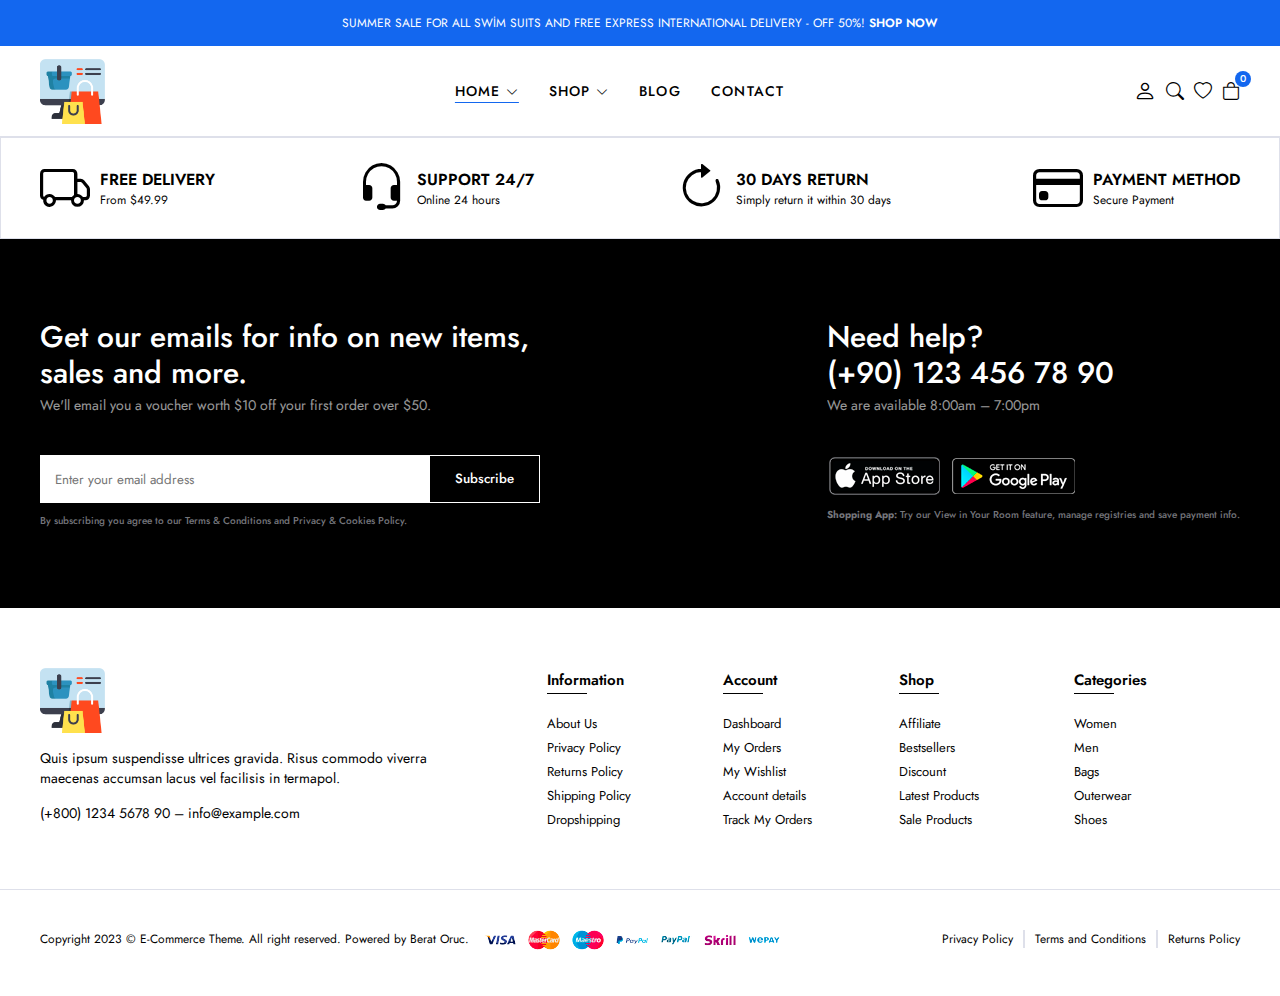
==== single-product.html @ 1f640909 "html5-css3-javascript" ====
<!DOCTYPE html>
<html lang="en">

<head>
    <meta charset="UTF-8">
    <meta http-equiv="X-UA-Compatible" content="IE=edge">
    <meta name="viewport" content="width=device-width, initial-scale=1.0">
    <title>E-Commerce</title>

    <!-- Boostrap Icons Cdn -->
    <link rel="stylesheet" href="https://cdn.jsdelivr.net/npm/bootstrap-icons@1.10.5/font/bootstrap-icons.css">
    <link rel="stylesheet" href="css/main.css">
</head>

<body>

    <!--! header start -->
    <header>
        <div class="global-notification">
            <p>
                SUMMER SALE FOR ALL SWİM SUITS AND FREE EXPRESS INTERNATIONAL DELIVERY - OFF 50%!

                <a href="#">SHOP NOW</a>
            </p>
        </div>
        <div class="header-row">
            <div class="container">
                <div class="header-wrapper">
                    <div class="header-mobile">
                        <i class="bi bi-list"></i>
                    </div>
                    <div class="header-left">
                        <a href="#" class="logo"><img src="img/logo.png" alt=""></a>
                    </div>

                    <div class="header-center">
                        <nav class="navigation">
                            <ul class="menu-list">
                                <li class="menu-list-item ">
                                    <a href="index.html" class="menu-link active">Home <i
                                            class="bi bi-chevron-down"></i></a>
                                    <div class="menu-dropdown-wrapper">
                                        <ul class="menu-dropdown-content">
                                            <li>
                                                <a href="#">Home Clean</a>
                                            </li>
                                            <li>
                                                <a href="#">Home Collection</a>
                                            </li>
                                            <li>
                                                <a href="#">Home Minimal</a>
                                            </li>
                                            <li>
                                                <a href="#">Home Modern</a>
                                            </li>
                                            <li>
                                                <a href="#">Home Parallax</a>
                                            </li>
                                            <li>
                                                <a href="#">Home Strong</a>
                                            </li>
                                            <li>
                                                <a href="#">Home Style</a>
                                            </li>
                                            <li>
                                                <a href="#">Home Unique</a>
                                            </li>
                                            <li>
                                                <a href="#">Home Rt</a>
                                            </li>
                                        </ul>
                                    </div>
                                </li>
                                <li class="menu-list-item megamenu-wrapper">
                                    <a href="shop.html" class="menu-link">Shop <i class="bi bi-chevron-down"></i></a>
                                    <div class="menu-dropdown-wrapper">
                                        <div class="menu-dropdown-megamenu">
                                            <div class="megamenu-links">
                                                <div class="megamenu-products">
                                                    <h3 class="megamenu-products-title">
                                                        Shop Style
                                                    </h3>
                                                    <ul class="megamenu-menu-list">
                                                        <li>
                                                            <a href="#">Shop Standard</a>
                                                        </li>
                                                        <li>
                                                            <a href="#">Shop Full</a>
                                                        </li>
                                                        <li>
                                                            <a href="#">Shop Onlt Categories</a>
                                                        </li>
                                                        <li>
                                                            <a href="#">Shop Image Categories</a>
                                                        </li>
                                                        <li>
                                                            <a href="#">Shop Sub Categories</a>
                                                        </li>
                                                        <li>
                                                            <a href="#">Shop List</a>
                                                        </li>
                                                        <li>
                                                            <a href="#">Hover Style 1 </a>
                                                        </li>
                                                        <li>
                                                            <a href="#">Hover Style 2</a>
                                                        </li>
                                                        <li>
                                                            <a href="#">Hover Style 3</a>
                                                        </li>
                                                    </ul>
                                                </div>
                                                <div class="megamenu-products">
                                                    <h3 class="megamenu-products-title">
                                                        Filter Layout
                                                    </h3>
                                                    <ul class="megamenu-menu-list">
                                                        <li>
                                                            <a href="#">Sidebar</a>
                                                        </li>
                                                        <li>
                                                            <a href="#">Fiber Side Out</a>
                                                        </li>
                                                        <li>
                                                            <a href="#">Fiber Dropdown</a>
                                                        </li>
                                                        <li>
                                                            <a href="#">Fiber Drawer</a>
                                                        </li>
                                                    </ul>
                                                </div>
                                                <div class="megamenu-products">
                                                    <h3 class="megamenu-products-title">
                                                        Shop Loader

                                                    </h3>
                                                    <ul class="megamenu-menu-list">
                                                        <li>
                                                            <a href="#">Shop Pagination</a>
                                                        </li>
                                                        <li>
                                                            <a href="#">Shop Infinity</a>
                                                        </li>
                                                        <li>
                                                            <a href="#">Shop Load More</a>
                                                        </li>
                                                        <li>
                                                            <a href="#">Cart Modal</a>
                                                        </li>
                                                        <li>
                                                            <a href="#">Cart Drawer</a>
                                                        </li>
                                                        <li>
                                                            <a href="#">Cart Page</a>
                                                        </li>
                                                    </ul>
                                                </div>
                                            </div>
                                            <div class="megamenu-single">
                                                <a href="#">
                                                    <img src="img/mega-menu.jpg" alt="Ürün Görsel">
                                                </a>
                                                <h3 class="megamenu-single-title">JOIN THE LAYERING GANG</h3>
                                                <h4 class="megamenu-single-subtitle">Suspendisse faucibus nunc et
                                                    pellentesque</h4>
                                                <a href="#" class="megamenu-single-button btn btn-sm">Shop Now</a>
                                            </div>
                                        </div>
                                    </div>
                                </li>
                                <li class="menu-list-item">
                                    <a href="blog.html" class="menu-link">Blog</a>

                                </li>
                                <li class="menu-list-item">
                                    <a href="contact.html" class="menu-link">Contact</a>

                                </li>
                            </ul>
                        </nav>
                        <i class="bi-x-circle close-button"></i>
                    </div>

                    <div class="header-right">
                        <div class="header-right-links">
                            <a href="account.html" class="header-account">
                                <i class="bi bi-person"></i>
                            </a>
                            <button class="toggle-button">
                                <i class="bi bi-search"></i>
                            </button>
                            <a href="#">
                                <i class="bi bi-heart"></i>
                            </a>
                            <div class="header-cart">
                                <a href="cart.html" class="header-cart-link">
                                    <i class="bi bi-bag"></i>
                                    <span class="header-cart-count">0</span>
                                </a>
                            </div>
                        </div>
                    </div>
                </div>
            </div>
        </div>
    </header>
    <!--! header end -->

    <!--! modal search start-->
    <div class="modal-search">
        <div class="modal-wrapper">
            <h3 class="modal-title">
                Seacrh for products
            </h3>
            <p class="modal-text">
                Lorem ipsum dolor sit amet consectetur adipisicing elit. Quos, ad.
            </p>
            <form class="search-form">
                <input type="text" placeholder="Search a products">
                <button>
                    <i class="bi bi-search"></i>
                </button>
            </form>
            <div class="search-results">
                <div class="search-heading">
                    <h3>RESULTS FROM PRODUCTS</h3>
                </div>
                <div class="search-content">
                    <div class="results">
                        <a href="#" class="result-item">
                            <img src="img/products/product1/1.png" class="search-thumb" alt="">
                            <div class="search-info">
                                <h4>Analogue Resim Strap</h4>
                                <span class="search-sku">SKU: PD0016</span>
                                <span class="search-price">$100.00</span>
                            </div>
                        </a>
                    </div>
                    <div class="results">
                        <a href="#" class="result-item">
                            <img src="img/products/product2/1.png" class="search-thumb" alt="">
                            <div class="search-info">
                                <h4>Analogue Resim Strap</h4>
                                <span class="search-sku">SKU: PD0016</span>
                                <span class="search-price">$100.00</span>
                            </div>
                        </a>
                    </div>
                </div>
            </div>
            <i class="bi bi-x-circle"></i>
        </div>
    </div>
    <!--! modal search end-->

    <!--! single product start-->
    <div class="single-product">
        
    </div>
    <!--! single product end-->

    <!--! policy start -->
    <section class="policy">
        <div class="container">
            <ul class="policy-list">
                <li class="policy-item">
                    <i class="bi bi-truck"></i>
                    <div class="policy-texts">
                        <strong>FREE DELIVERY</strong>
                        <span>From $49.99</span>
                    </div>
                </li>
                <li class="policy-item">
                    <i class="bi bi-headset"></i>
                    <div class="policy-texts">
                        <strong>SUPPORT 24/7</strong>
                        <span>Online 24 hours</span>
                    </div>
                </li>
                <li class="policy-item">
                    <i class="bi bi-arrow-clockwise"></i>
                    <div class="policy-texts">
                        <strong>30 DAYS RETURN</strong>
                        <span>Simply return it within 30 days</span>
                    </div>
                </li>
                <li class="policy-item">
                    <i class="bi bi-credit-card"></i>
                    <div class="policy-texts">
                        <strong>PAYMENT METHOD</strong>
                        <span>Secure Payment</span>
                    </div>
                </li>
            </ul>
        </div>
    </section>
    <!--! policy end -->


    <!--! footer start-->
    <footer class="footer">
        <div class="subscribe-row">
            <div class="container">
                <div class="footer-row-wrapper">
                    <div class="footer-subscribe-wrapper">
                        <div class="footer-subscribe">
                            <div class="footer-subscribe-top">
                                <h3 class="subscribe-title">Get our emails for info on new items, sales and more.
                                </h3>
                                <p class="subscribe-desc">We'll email you a voucher worth $10 off your first order over
                                    $50.</p>
                            </div>
                            <div class="footer-subscribe-bottom">
                                <form>
                                    <input type="text" placeholder="Enter your email address">
                                    <button class="btn">Subscribe</button>
                                </form>
                                <div class="privacy-text">
                                    By subscribing you agree to our <a href="#">Terms & Conditions and Privacy & Cookies
                                        Policy.</a>
                                </div>
                            </div>
                        </div>
                    </div>
                    <div class="footer-contact-wrapper">
                        <div class="footer-contact-top">
                            <h3 class="contact-title">Need help? <br>
                                (+90) 123 456 78 90</h3>
                            <p class="contact-desc">We are available 8:00am – 7:00pm</p>
                        </div>
                        <div class="footer-contact-bottom">
                            <div class="dowload-app">
                                <a href="#">
                                    <img src="img/footer/app-store.png" alt="">
                                </a>
                                <a href="#">
                                    <img src="img/footer/google-play.png" alt="">
                                </a>
                            </div>
                            <p class="privacy-text">
                                <strong> Shopping App:</strong> Try our View in Your Room feature, manage registries and
                                save payment
                                info.
                            </p>
                        </div>
                    </div>
                </div>
            </div>
        </div>
        <div class="widgets-row">
            <div class="container">
                <div class="footer-widgets">
                    <div class="brand-info">
                        <div class="footer-logo">
                            <a href="#" class="logo"><img src="img/logo.png" alt=""></a>
                        </div>
                        <div class="footer-desc">
                            Quis ipsum suspendisse ultrices gravida. Risus commodo viverra maecenas accumsan lacus vel
                            facilisis in termapol.
                        </div>
                        <div class="footer-contact">
                            <p>
                                <a href="tel:555 555 55 25">(+800) 1234 5678 90</a> –
                                <a href="mailto:info@example.com">info@example.com</a>
                            </p>
                        </div>
                    </div>
                    <div class="widget-nav-menu">
                        <h4>Information</h4>
                        <ul class="menu-list">
                            <li>
                                <a href="#">About Us</a>
                            </li>
                            <li>
                                <a href="#">Privacy Policy</a>
                            </li>
                            <li>
                                <a href="#">Returns Policy</a>
                            </li>
                            <li>
                                <a href="#">Shipping Policy</a>
                            </li>
                            <li>
                                <a href="#">Dropshipping</a>
                            </li>
                        </ul>
                    </div>
                    <div class="widget-nav-menu">
                        <h4>Account</h4>
                        <ul class="menu-list">
                            <li>
                                <a href="#">Dashboard</a>
                            </li>
                            <li>
                                <a href="#">My Orders</a>
                            </li>
                            <li>
                                <a href="#">My Wishlist</a>
                            </li>
                            <li>
                                <a href="#">Account details</a>
                            </li>
                            <li>
                                <a href="#">Track My Orders</a>
                            </li>
                        </ul>
                    </div>
                    <div class="widget-nav-menu">
                        <h4>Shop</h4>
                        <ul class="menu-list">
                            <li>
                                <a href="#">Affiliate</a>
                            </li>
                            <li>
                                <a href="#">Bestsellers</a>
                            </li>
                            <li>
                                <a href="#">Discount</a>
                            </li>
                            <li>
                                <a href="#">Latest Products</a>
                            </li>
                            <li>
                                <a href="#">Sale Products</a>
                            </li>
                        </ul>
                    </div>
                    <div class="widget-nav-menu">
                        <h4>Categories</h4>
                        <ul class="menu-list">
                            <li>
                                <a href="#">Women</a>
                            </li>
                            <li>
                                <a href="#">Men</a>
                            </li>
                            <li>
                                <a href="#">Bags</a>
                            </li>
                            <li>
                                <a href="#">Outerwear</a>
                            </li>
                            <li>
                                <a href="#">Shoes</a>
                            </li>
                        </ul>
                    </div>
                </div>
            </div>
        </div>
        <div class="copyright-row">
            <div class="container">
                <div class="footer-copyright">
                    <div class="site-copyright">
                        <p>Copyright 2023 © E-Commerce Theme. All right reserved. Powered by Berat Oruc.</p>
                    </div>
                    <a href="#">
                        <img src="img/footer/cards.png" alt="">
                    </a>
                    <div class="footer-menu">
                        <ul class="footer-menu-list">
                            <li class="list-item">
                                <a href="#">Privacy Policy</a>
                            </li>
                            <li class="list-item">
                                <a href="#">Terms and Conditions</a>
                            </li>
                            <li class="list-item">
                                <a href="#">Returns Policy</a>
                            </li>
                        </ul>
                    </div>
                </div>
            </div>
        </div>
    </footer>
    <!--! footer end-->

</body>

</html>
---- css/main.css ----
/*! global css*/
@import url(base.css);

/*! layout css*/
@import url(layout/header.css);
@import url(layout/footer.css);

/*! components*/
@import url(components/modal-search.css);
@import url(components/slider.css);
@import url(components/category-item.css);
@import url(components/product-item.css);
@import url(components/campaign-item.css);
@import url(components/blogs.css);
@import url(components/campain-single.css);

/*! pages*/
@import url(pages/home.css);
@import url(pages/contact.css);
@import url(pages/account.css);
@import url(pages/cart.css);
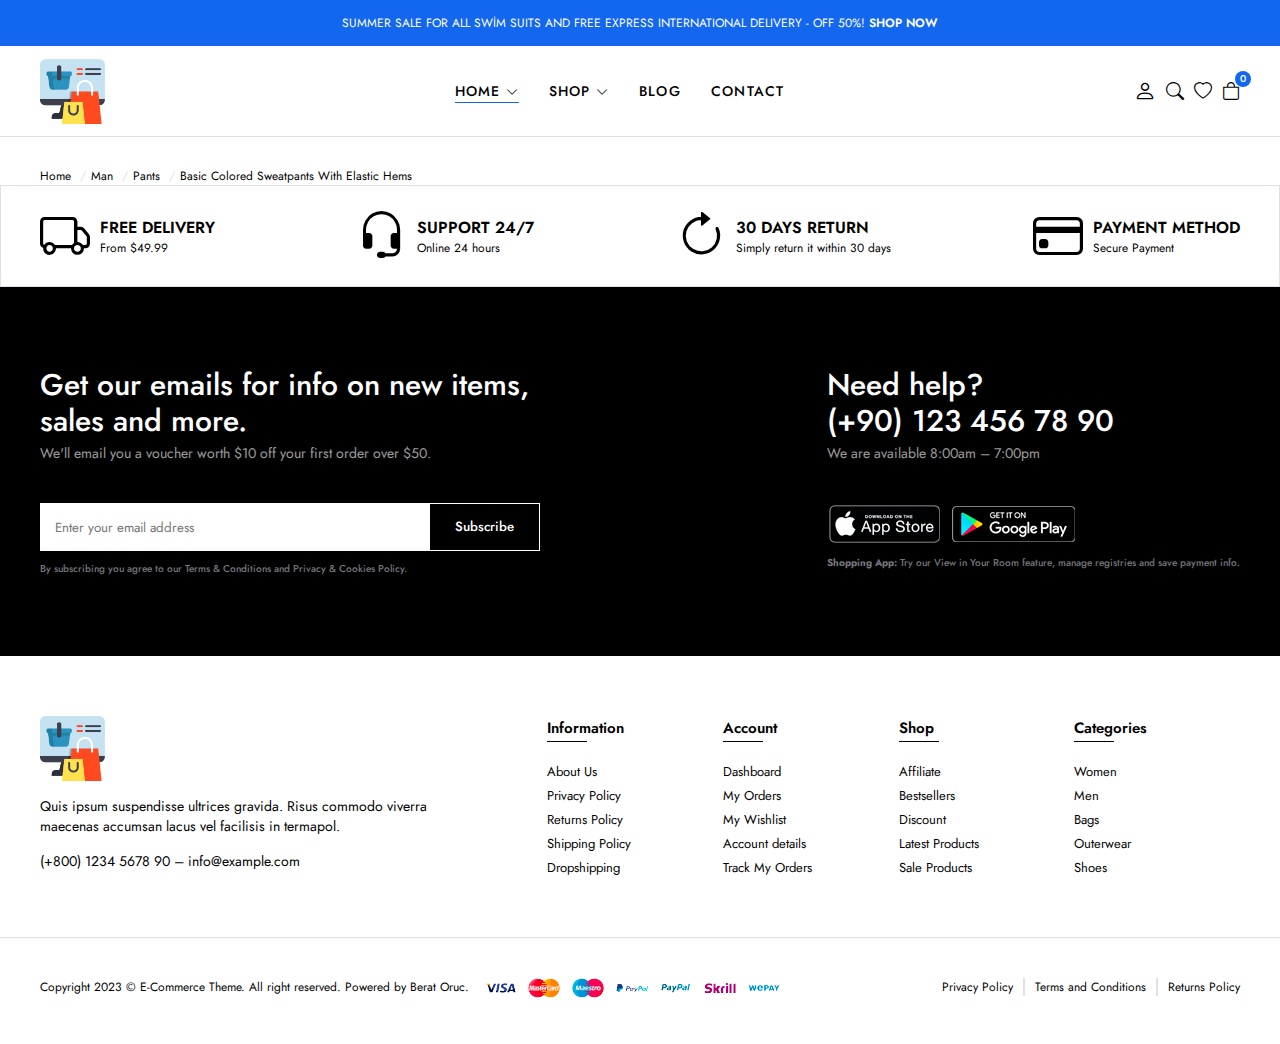
==== commit 86b8d473: "breadcrumb" ====
--- a/single-product.html
+++ b/single-product.html
@@ -255,7 +255,34 @@
 
     <!--! single product start-->
     <div class="single-product">
-        
+        <div class="container">
+            <div class="single-product-wrapper">
+                <!-- bredcrump start -->
+                <div class="single-topbar">
+                    <nav class="breadcrumb">
+                        <ul>
+                            <li>
+                                <a href="#">Home</a>
+                            </li>
+                            <li>
+                                <a href="#">Man</a>
+                            </li>
+                            <li>
+                                <a href="#">Pants</a>
+                            </li>
+                            <li>
+
+                                Basic Colored Sweatpants With Elastic Hems
+
+                            </li>
+                        </ul>
+
+                    </nav>
+                </div>
+                <!-- bredcrump end -->
+            </div>
+        </div>
+
     </div>
     <!--! single product end-->
 
--- a/css/main.css
+++ b/css/main.css
@@ -13,9 +13,11 @@
 @import url(components/campaign-item.css);
 @import url(components/blogs.css);
 @import url(components/campain-single.css);
+@import url(components/single-product/breadcrumb.css);
 
 /*! pages*/
 @import url(pages/home.css);
 @import url(pages/contact.css);
 @import url(pages/account.css);
 @import url(pages/cart.css);
+@import url(pages/single-product.css);
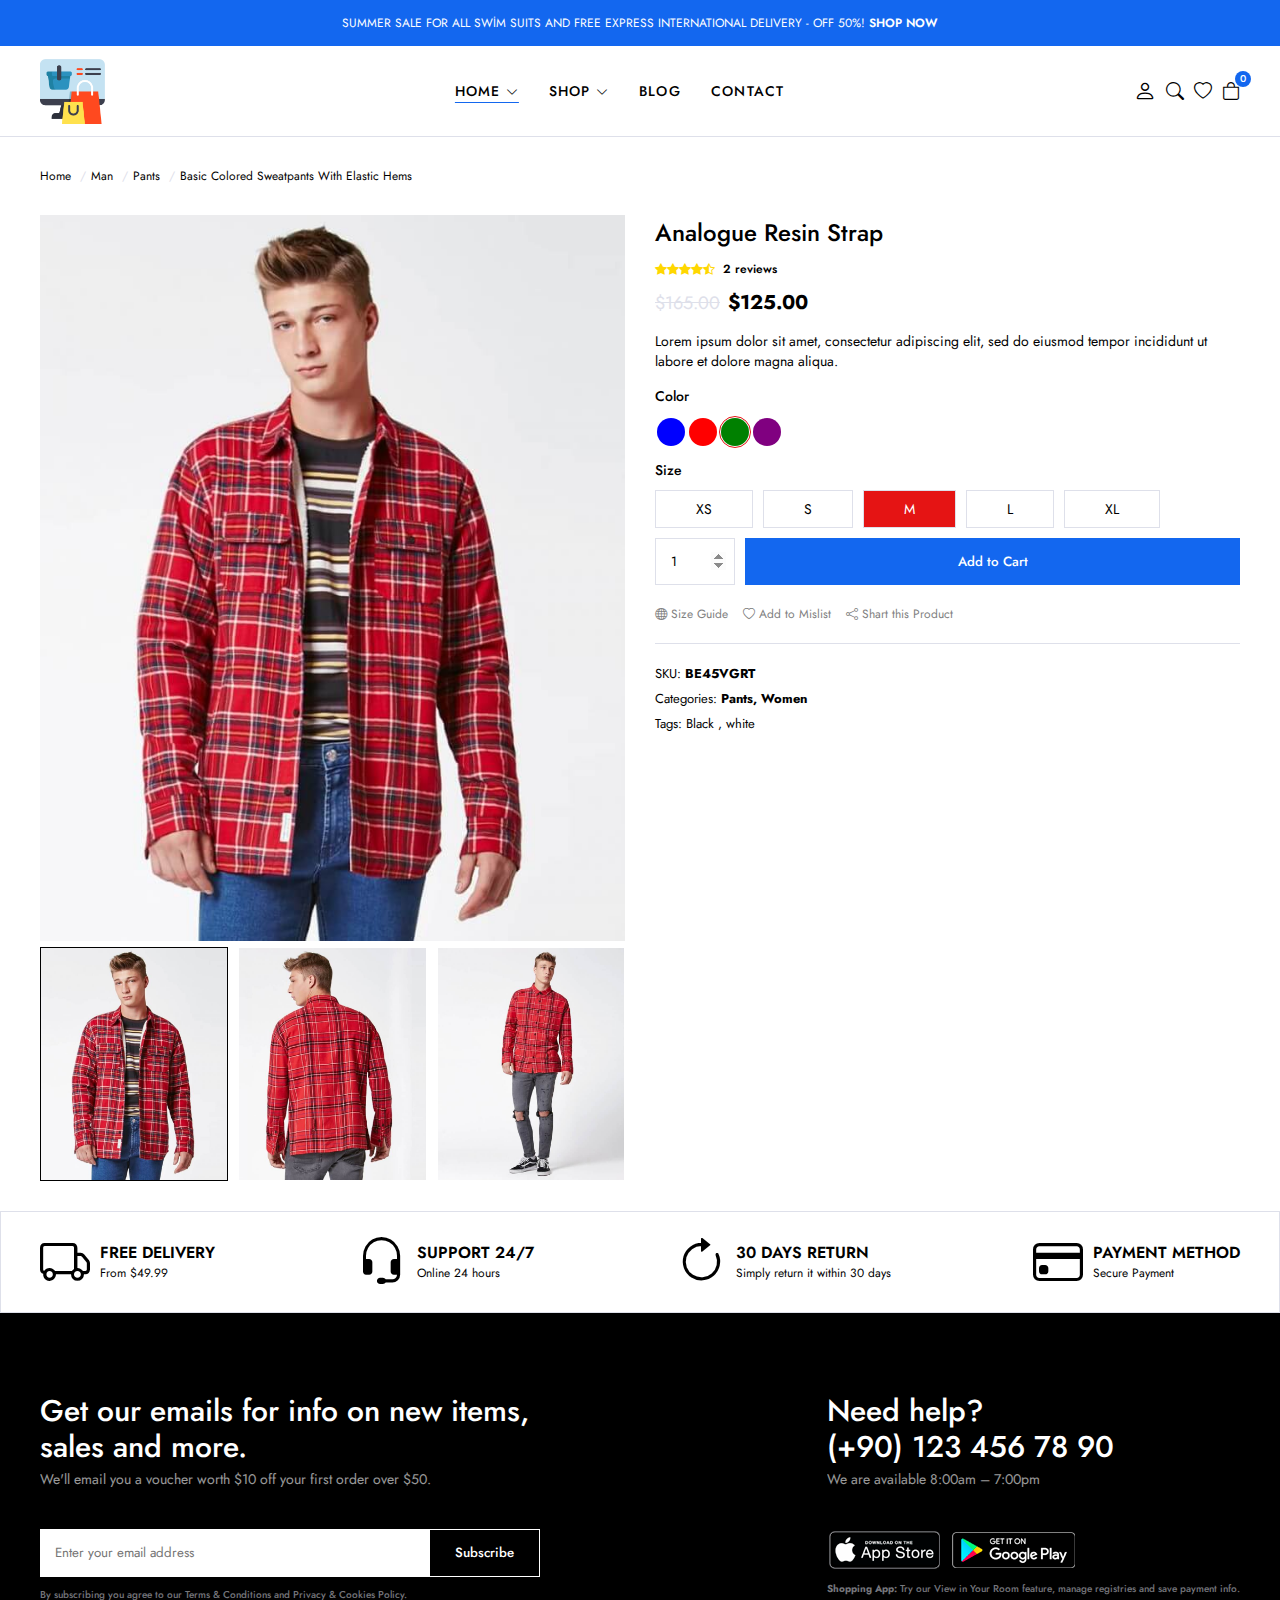
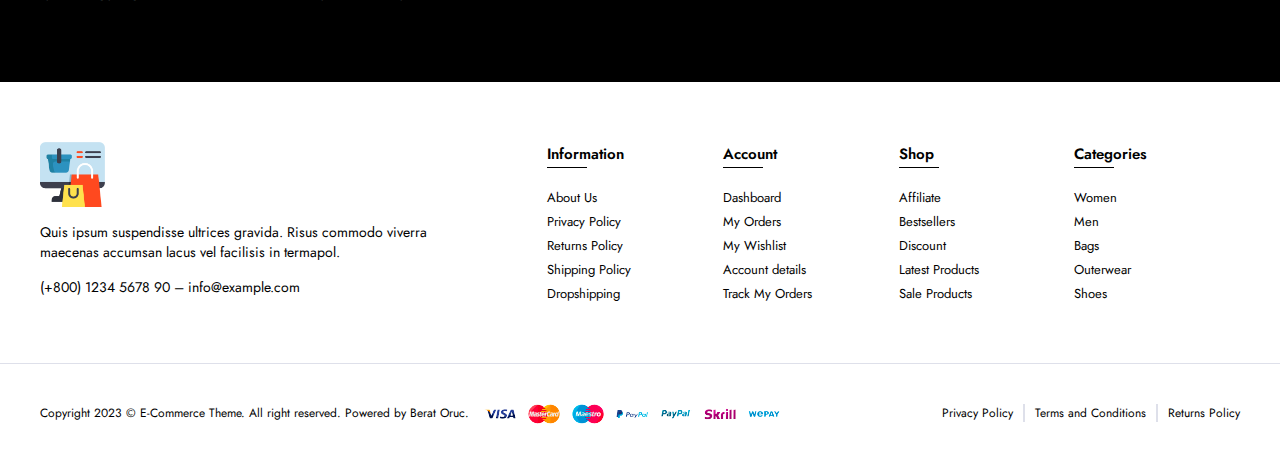
==== commit 2b0beed9: "product-info css" ====
--- a/single-product.html
+++ b/single-product.html
@@ -280,6 +280,135 @@
                     </nav>
                 </div>
                 <!-- bredcrump end -->
+
+                <!-- site main start-->
+                <div class="single-content">
+                    <main class="site-main">
+                        <div class="product-gallery">
+                            <div class="single-image-wrapper">
+                                <img src="img/products/product2/1.png" alt="">
+                            </div>
+                            <div class="product-thumb">
+                                <ol class="gallery-thumbs">
+                                    <li>
+                                        <img src="img/products/product2/1.png" alt="" class="img-fluid active">
+                                    </li>
+                                    <li>
+                                        <img src="img/products/product2/2.png" alt="" class="img-fluid">
+                                    </li>
+                                    <li>
+                                        <img src="img/products/product2/3.png" alt="" class="img-fluid">
+                                    </li>
+                                </ol>
+                            </div>
+                        </div>
+
+                        <div class="product-info">
+                            <h1 class="product-title">
+                                Analogue Resin Strap
+                            </h1>
+                            <div class="product-review">
+                                <ul class="product-star">
+                                    <li><i class="bi bi-star-fill"></i></li>
+                                    <li><i class="bi bi-star-fill"></i></li>
+                                    <li><i class="bi bi-star-fill"></i></li>
+                                    <li><i class="bi bi-star-fill"></i></li>
+                                    <li><i class="bi bi-star-half"></i></li>
+                                </ul>
+                                <span>2 reviews</span>
+                            </div>
+                            <div class="product-price">
+                                <s>$165.00</s>
+                                <strong>$125.00</strong>
+                            </div>
+                            <p class="product-description">
+                                Lorem ipsum dolor sit amet, consectetur adipiscing elit, sed do eiusmod tempor
+                                incididunt ut labore et dolore magna aliqua.
+                            </p>
+                            <form class="variations-form">
+                                <div class="variations">
+                                    <div class="colors">
+                                        <div class="colors-label">
+                                            <span>Color</span>
+                                        </div>
+                                        <div class="colors-wrapper">
+                                            <div class="color-wrapper">
+                                                <label class="blue-color">
+                                                    <input type="radio" name="product-color">
+                                                </label>
+                                            </div>
+                                            <div class="color-wrapper">
+                                                <label class="red-color ">
+                                                    <input type="radio" name="product-color">
+                                                </label>
+                                            </div>
+                                            <div class="color-wrapper active">
+                                                <label class="green-color">
+                                                    <input type="radio" name="product-color">
+                                                </label>
+                                            </div>
+                                            <div class="color-wrapper">
+                                                <label class="purple-color">
+                                                    <input type="radio" name="product-color">
+                                                </label>
+                                            </div>
+                                        </div>
+                                    </div>
+                                    <div class="values">
+                                        <div class="values-label">
+                                            <span>Size</span>
+                                        </div>
+                                        <div class="values-list">
+                                            <span>XS</span>
+                                            <span>S</span>
+                                            <span class="active">M</span>
+                                            <span>L</span>
+                                            <span>XL</span>
+                                        </div>
+                                    </div>
+                                    <div class="cart-button">
+                                        <input type="number" value="1" min="1">
+                                        <button class="btn btn-lg btn-primary">Add to Cart</button>
+                                    </div>
+                                    <div class="product-extra-buttons">
+                                        <a href="#">
+                                            <i class="bi bi-globe"></i>
+                                            <span>Size Guide</span>
+                                        </a>
+                                        <a href="#">
+                                            <i class="bi bi-heart"></i>
+                                            <span>Add to Mislist</span>
+                                        </a>
+                                        <a href="#">
+                                            <i class="bi bi-share"></i>
+                                            <span>Shart this Product</span>
+                                        </a>
+                                    </div>
+                                </div>
+                            </form>
+                            <div class="divider"></div>
+                            <div class="product-meta">
+                                <div class="product-sku">
+                                    <span>SKU:</span>
+                                    <strong>BE45VGRT</strong>
+                                </div>
+                                <div class="product-categories">
+                                    <span>Categories:</span>
+                                    <strong>Pants, Women</strong>
+                                </div>
+                                <div class="product-tags">
+                                    <span>Tags:</span>
+                                    <a href="#">Black</a>
+                                    ,
+                                    <a href="#">white</a>
+                                </div>
+                            </div>
+                        </div>
+
+
+                    </main>
+                </div>
+                <!-- site main end-->
             </div>
         </div>
 
--- a/css/main.css
+++ b/css/main.css
@@ -14,6 +14,8 @@
 @import url(components/blogs.css);
 @import url(components/campain-single.css);
 @import url(components/single-product/breadcrumb.css);
+@import url(components/single-product/product-gallery.css);
+@import url(components/single-product/product-info.css);
 
 /*! pages*/
 @import url(pages/home.css);
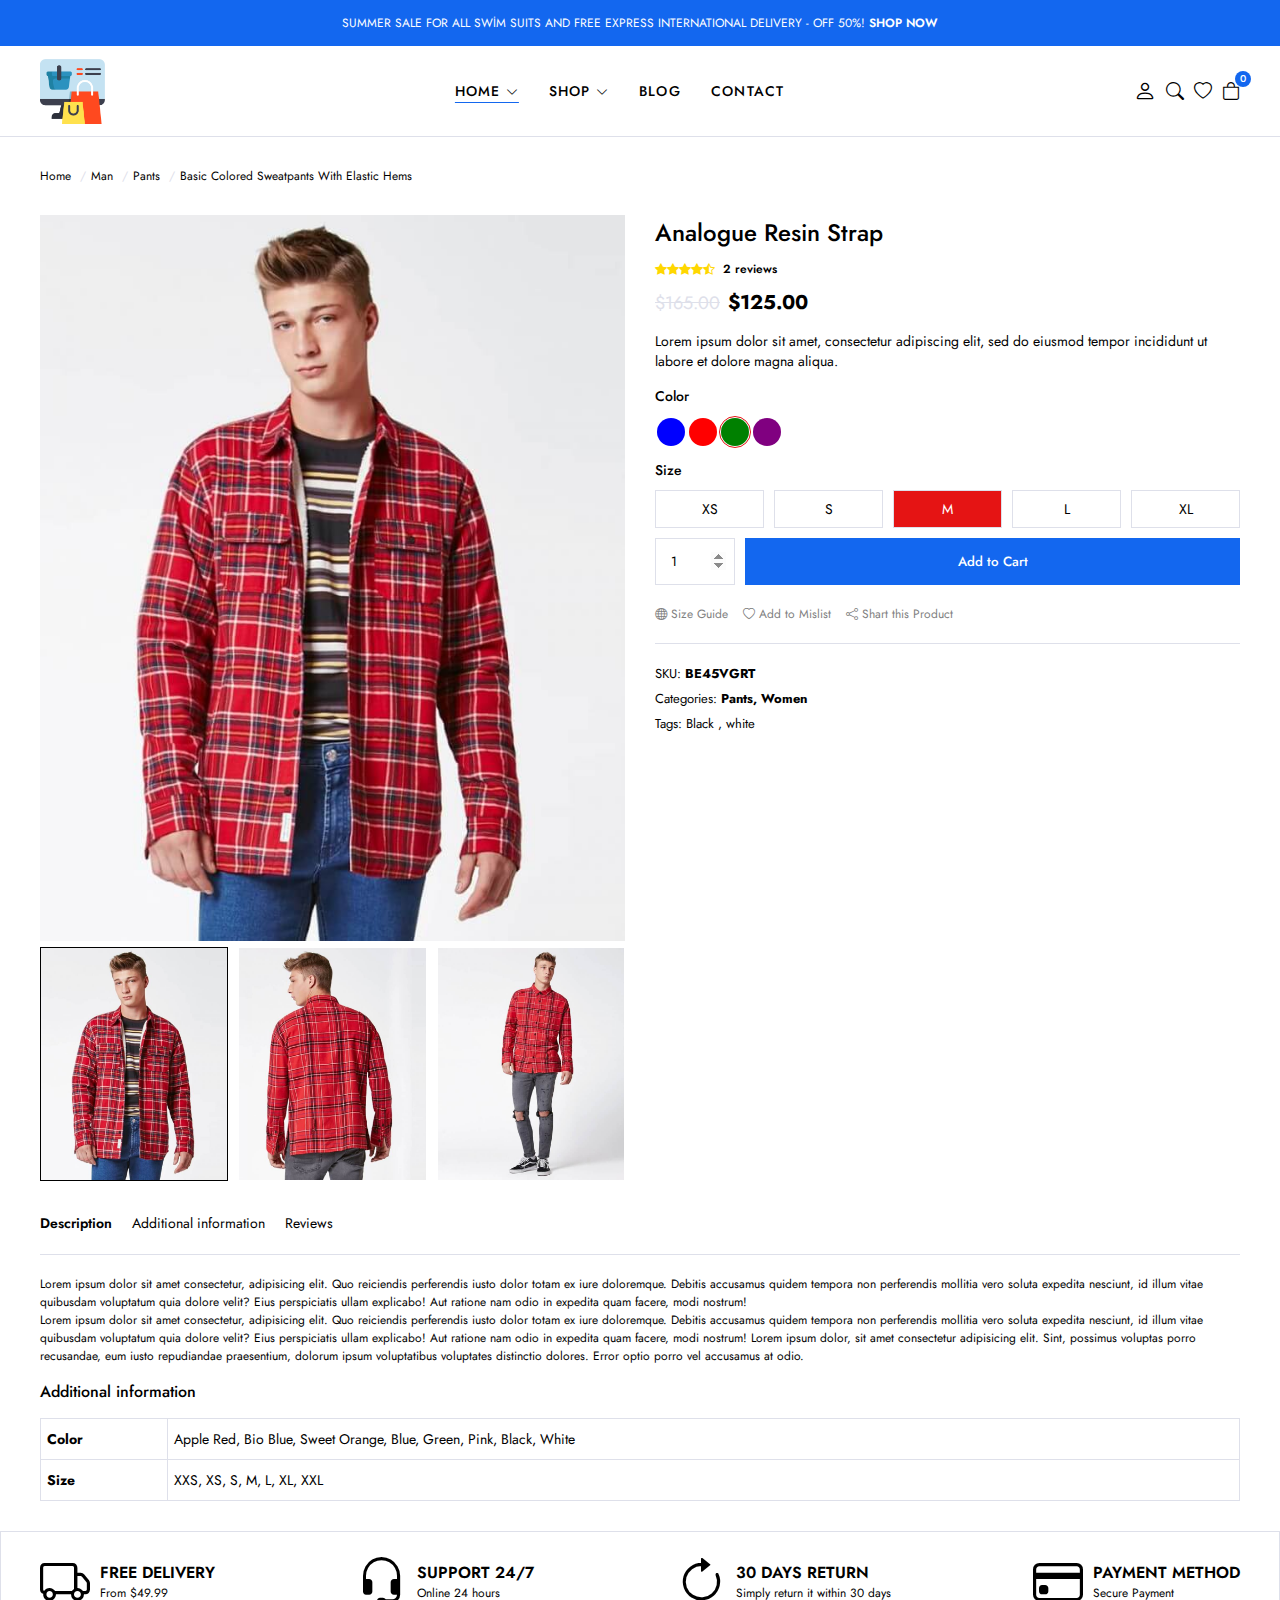
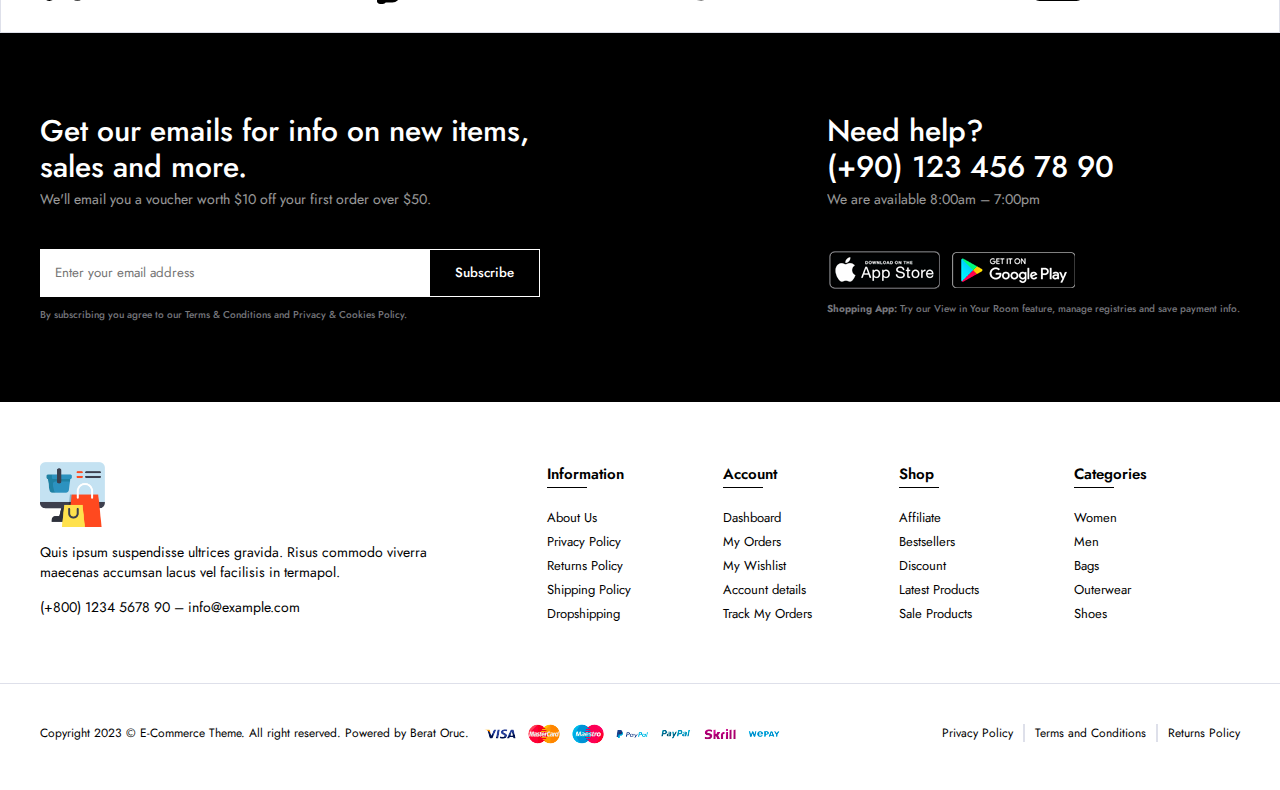
==== commit 156d2204: "product-tabs html&css" ====
--- a/single-product.html
+++ b/single-product.html
@@ -257,6 +257,7 @@
     <div class="single-product">
         <div class="container">
             <div class="single-product-wrapper">
+
                 <!-- bredcrump start -->
                 <div class="single-topbar">
                     <nav class="breadcrumb">
@@ -404,11 +405,75 @@
                                 </div>
                             </div>
                         </div>
-
-
                     </main>
                 </div>
                 <!-- site main end-->
+
+                <!-- tabs start -->
+                <div class="single-tabs">
+                    <ul class="tab-list">
+                        <li>
+                            <a href="#" class="tab-button active">Description</a>
+                        </li>
+                        <li>
+                            <a href="#" class="tab-button">Additional information</a>
+                        </li>
+                        <li>
+                            <a href="#" class="tab-button">Reviews</a>
+                        </li>
+                    </ul>
+
+                    <div class="tab-panel">
+                        <div class="tab-panel-descriptions">
+                            <p>
+                                Lorem ipsum dolor sit amet consectetur, adipisicing elit. Quo reiciendis perferendis
+                                iusto dolor totam ex iure doloremque. Debitis accusamus quidem tempora non perferendis
+                                mollitia vero soluta expedita nesciunt, id illum vitae quibusdam voluptatum quia dolore
+                                velit? Eius perspiciatis ullam explicabo! Aut ratione nam odio in expedita quam facere,
+                                modi nostrum!
+                            <p>
+                                Lorem ipsum dolor sit amet consectetur, adipisicing elit. Quo reiciendis perferendis
+                                iusto dolor totam ex iure doloremque. Debitis accusamus quidem tempora non perferendis
+                                mollitia vero soluta expedita nesciunt, id illum vitae quibusdam voluptatum quia dolore
+                                velit? Eius perspiciatis ullam explicabo! Aut ratione nam odio in expedita quam facere,
+                                modi nostrum!
+                                Lorem ipsum dolor, sit amet consectetur adipisicing elit. Sint, possimus voluptas porro
+                                recusandae, eum iusto repudiandae praesentium, dolorum ipsum voluptatibus voluptates
+                                distinctio dolores. Error optio porro vel accusamus at odio.
+                            </p>
+                            </p>
+                        </div>
+
+                        <div class="tab-panel-information">
+                            <h3>Additional information</h3>
+                            <table>
+                                <tbody>
+                                    <tr>
+                                        <th>Color</th>
+                                        <td>
+                                            <p>
+                                                Apple Red, Bio Blue, Sweet Orange, Blue, Green, Pink, Black, White
+                                            </p>
+                                        </td>
+                                    </tr>
+                                    <tr>
+                                        <th>Size</th>
+                                        <td>
+                                            <p>
+                                                XXS, XS, S, M, L, XL, XXL
+                                            </p>
+                                        </td>
+                                    </tr>
+                                </tbody>
+                            </table>
+
+                        </div>
+                        <div class="tab-panel-reviews">
+
+                        </div>
+                    </div>
+                </div>
+                <!-- tabs end -->
             </div>
         </div>
 
--- a/css/main.css
+++ b/css/main.css
@@ -16,6 +16,7 @@
 @import url(components/single-product/breadcrumb.css);
 @import url(components/single-product/product-gallery.css);
 @import url(components/single-product/product-info.css);
+@import url(components/single-product/product-tabs.css);
 
 /*! pages*/
 @import url(pages/home.css);
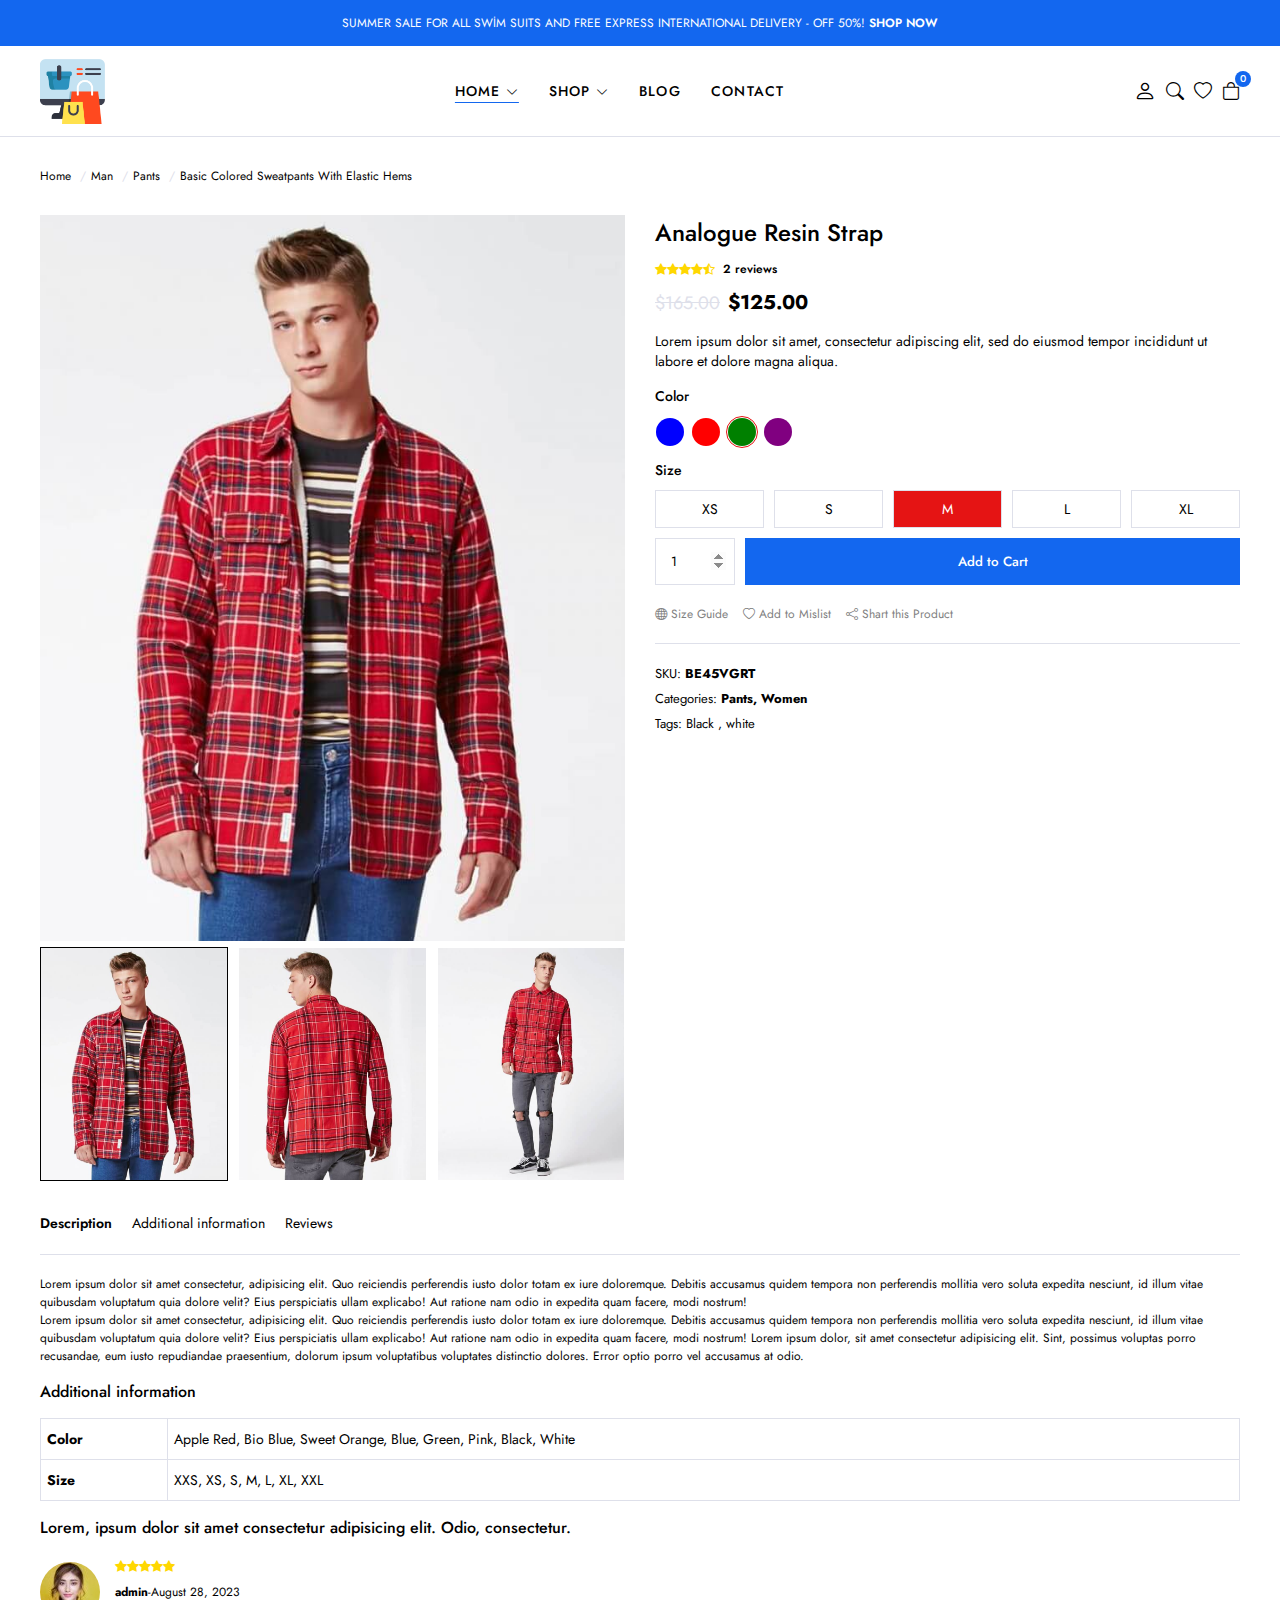
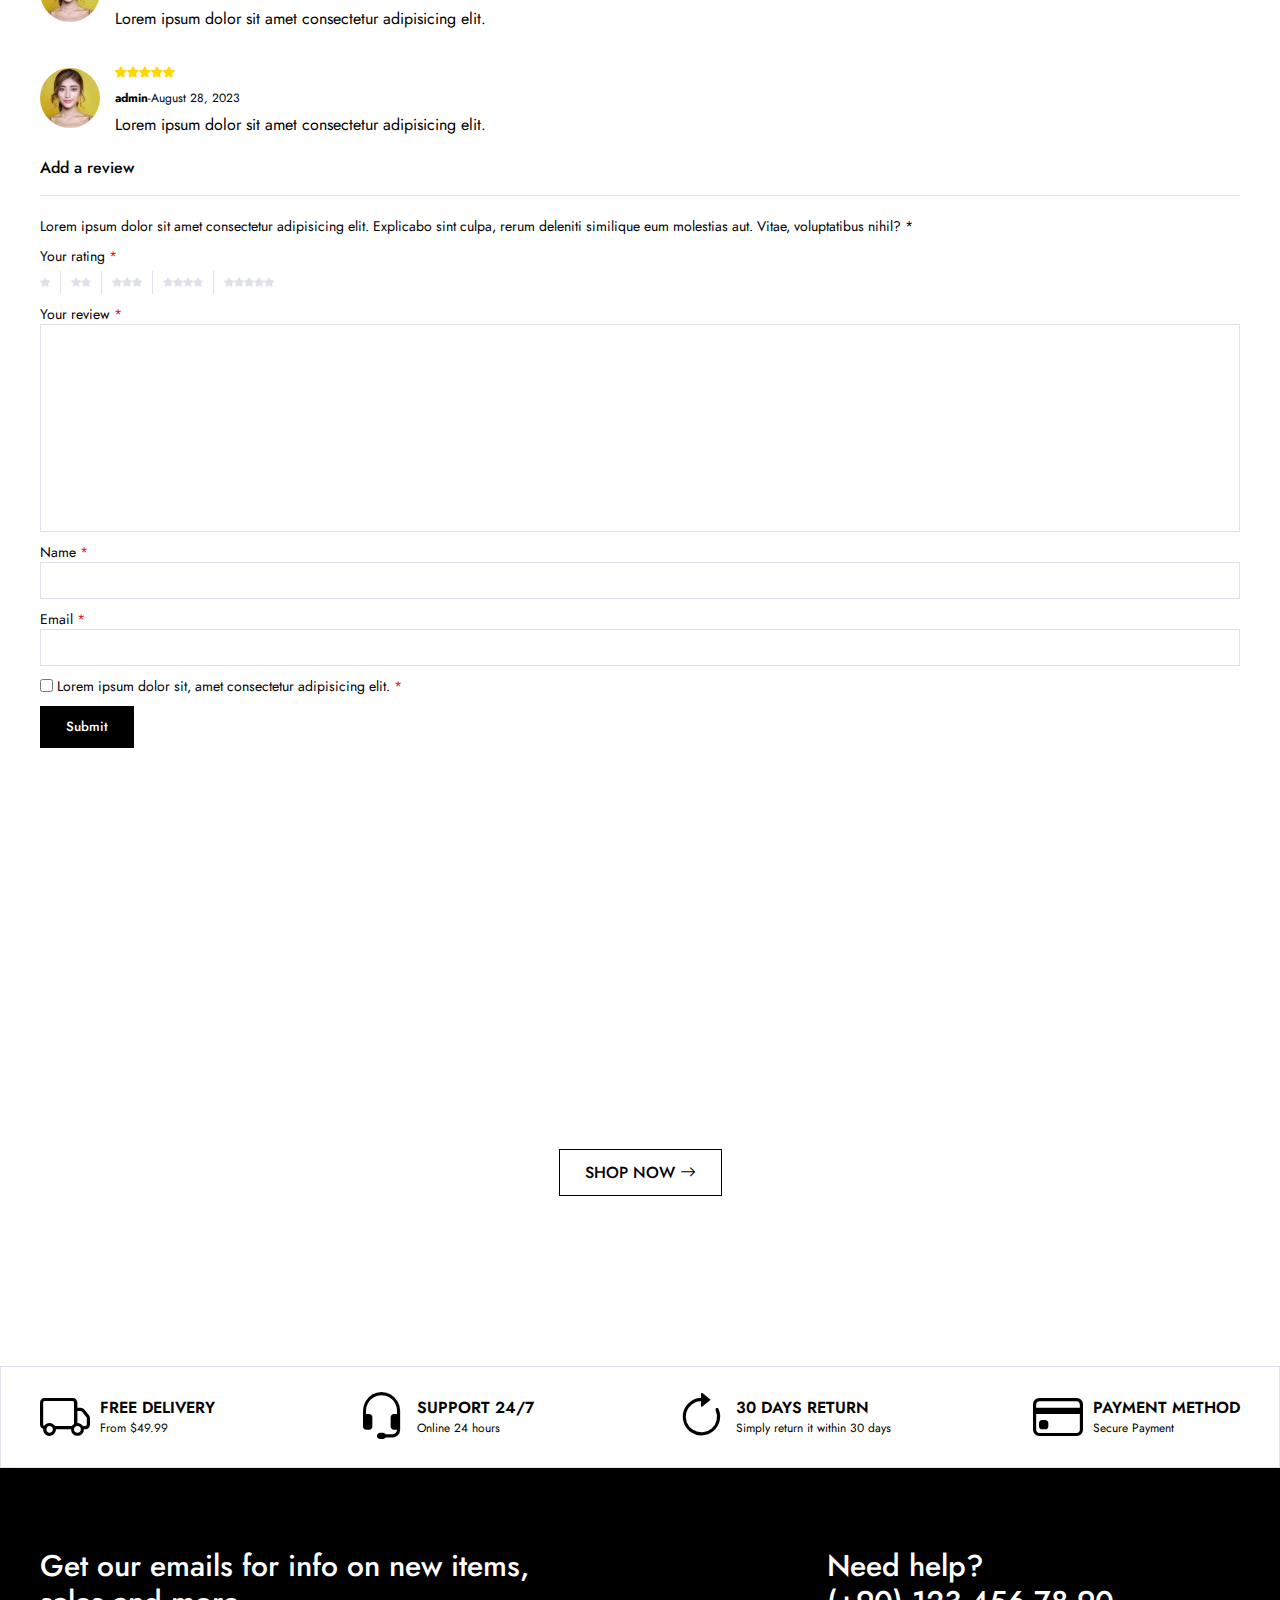
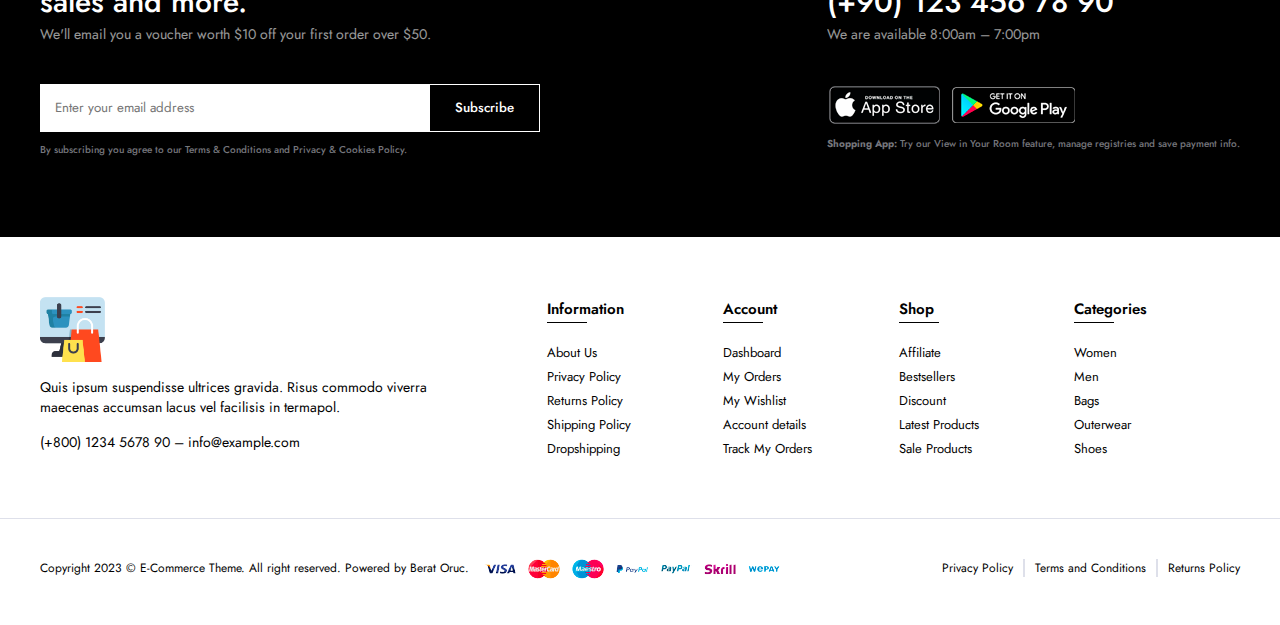
==== commit 446ef45b: "single-product" ====
--- a/single-product.html
+++ b/single-product.html
@@ -469,7 +469,151 @@
 
                         </div>
                         <div class="tab-panel-reviews">
-
+                            <h3>Lorem, ipsum dolor sit amet consectetur adipisicing elit.
+                                Odio, consectetur.</h3>
+                            <div class="comments">
+                                <ol class="commnet-list">
+                                    <li class="comment-item">
+                                        <div class="comment-avatar">
+                                            <img src="img/avatars/avatar1.jpg" alt="">
+                                        </div>
+                                        <div class="comment-text">
+                                            <ul class="comment-star">
+                                                <li>
+                                                    <i class="bi bi-star-fill"></i>
+                                                </li>
+                                                <li>
+                                                    <i class="bi bi-star-fill"></i>
+                                                </li>
+                                                <li>
+                                                    <i class="bi bi-star-fill"></i>
+                                                </li>
+                                                <li>
+                                                    <i class="bi bi-star-fill"></i>
+                                                </li>
+                                                <li>
+                                                    <i class="bi bi-star-fill"></i>
+                                                </li>
+                                            </ul>
+                                            <div class="comment-meta">
+                                                <strong>admin</strong>
+                                                <span>-</span>
+                                                <time>August 28, 2023</time>
+                                            </div>
+                                            <div class="comment-description">
+                                                <p>
+                                                    Lorem ipsum dolor sit amet consectetur adipisicing elit.
+                                                </p>
+                                            </div>
+                                        </div>
+                                    </li>
+                                    <li class="comment-item">
+                                        <div class="comment-avatar">
+                                            <img src="img/avatars/avatar1.jpg" alt="">
+                                        </div>
+                                        <div class="comment-text">
+                                            <ul class="comment-star">
+                                                <li>
+                                                    <i class="bi bi-star-fill"></i>
+                                                </li>
+                                                <li>
+                                                    <i class="bi bi-star-fill"></i>
+                                                </li>
+                                                <li>
+                                                    <i class="bi bi-star-fill"></i>
+                                                </li>
+                                                <li>
+                                                    <i class="bi bi-star-fill"></i>
+                                                </li>
+                                                <li>
+                                                    <i class="bi bi-star-fill"></i>
+                                                </li>
+                                            </ul>
+                                            <div class="comment-meta">
+                                                <strong>admin</strong>
+                                                <span>-</span>
+                                                <time>August 28, 2023</time>
+                                            </div>
+                                            <div class="comment-description">
+                                                <p>
+                                                    Lorem ipsum dolor sit amet consectetur adipisicing elit.
+                                                </p>
+                                            </div>
+                                        </div>
+                                    </li>
+                                </ol>
+                            </div>
+                            <div class="review-form-wrapper">
+                                <h2>Add a review</h2>
+                                <form class="comment-form">
+                                    <p class="comment-notes">
+                                        Lorem ipsum dolor sit amet consectetur adipisicing elit. Explicabo sint culpa,
+                                        rerum deleniti similique eum molestias aut. Vitae, voluptatibus nihil?
+                                        <span>*</span>
+                                    </p>
+                                    <div class="comment-form-rating">
+                                        <label>
+                                            Your rating
+                                            <span class="required">*</span>
+                                        </label>
+                                        <div class="stars">
+                                            <a href="#" class="star">
+                                                <i class="bi bi-star-fill"></i>
+                                            </a>
+                                            <a href="#" class="star">
+                                                <i class="bi bi-star-fill"></i>
+                                                <i class="bi bi-star-fill"></i>
+                                            </a>
+                                            <a href="#" class="star">
+                                                <i class="bi bi-star-fill"></i>
+                                                <i class="bi bi-star-fill"></i>
+                                                <i class="bi bi-star-fill"></i>
+                                            </a>
+                                            <a href="#" class="star">
+                                                <i class="bi bi-star-fill"></i>
+                                                <i class="bi bi-star-fill"></i>
+                                                <i class="bi bi-star-fill"></i>
+                                                <i class="bi bi-star-fill"></i>
+                                            </a>
+                                            <a href="#" class="star">
+                                                <i class="bi bi-star-fill"></i>
+                                                <i class="bi bi-star-fill"></i>
+                                                <i class="bi bi-star-fill"></i>
+                                                <i class="bi bi-star-fill"></i>
+                                                <i class="bi bi-star-fill"></i>
+                                            </a>
+                                        </div>
+                                    </div>
+                                    <div class="comment-form-comment form-comment">
+                                        <label for="comment">Your review
+                                            <span class="required">*</span>
+                                        </label>
+                                        <textarea id="comment" cols="50" rows="10"></textarea>
+                                    </div>
+                                    <div class="comment-form-author form-comment">
+                                        <label for="name">Name
+                                            <span class="required">*</span>
+                                        </label>
+                                        <input type="text" id="name">
+                                    </div>
+                                    <div class="comment-form-email form-comment">
+                                        <label for="email">Email
+                                            <span class="required">*</span>
+                                        </label>
+                                        <input type="email" id="email">
+                                    </div>
+                                    <div class="comment-form-cookies">
+                                        <input type="checkbox" id="cookies">
+                                        <label for="cookies">Lorem ipsum dolor sit, amet consectetur adipisicing elit.
+                                            <span class="required">*</span>
+                                        </label>
+
+                                    </div>
+                                    <div class="form-submit">
+                                        <input type="submit" class="btn submit">
+                                    </div>
+                                </form>
+                            </div>
                         </div>
                     </div>
                 </div>
@@ -479,6 +623,21 @@
 
     </div>
     <!--! single product end-->
+
+    <!--! campain single start-->
+    <section class="campaign-single">
+        <div class="container">
+            <div class="campaign-wrapper">
+                <h2>New Season Sale</h2>
+                <strong>40% OFF</strong>
+                <span></span>
+                <a href="#" class="btn btn-lg">SHOP NOW
+                    <i class="bi bi-arrow-right"></i>
+                </a>
+            </div>
+        </div>
+    </section>
+    <!--! campain single end-->
 
     <!--! policy start -->
     <section class="policy">
--- a/css/main.css
+++ b/css/main.css
@@ -17,6 +17,7 @@
 @import url(components/single-product/product-gallery.css);
 @import url(components/single-product/product-info.css);
 @import url(components/single-product/product-tabs.css);
+@import url(components/reviews.css);
 
 /*! pages*/
 @import url(pages/home.css);
